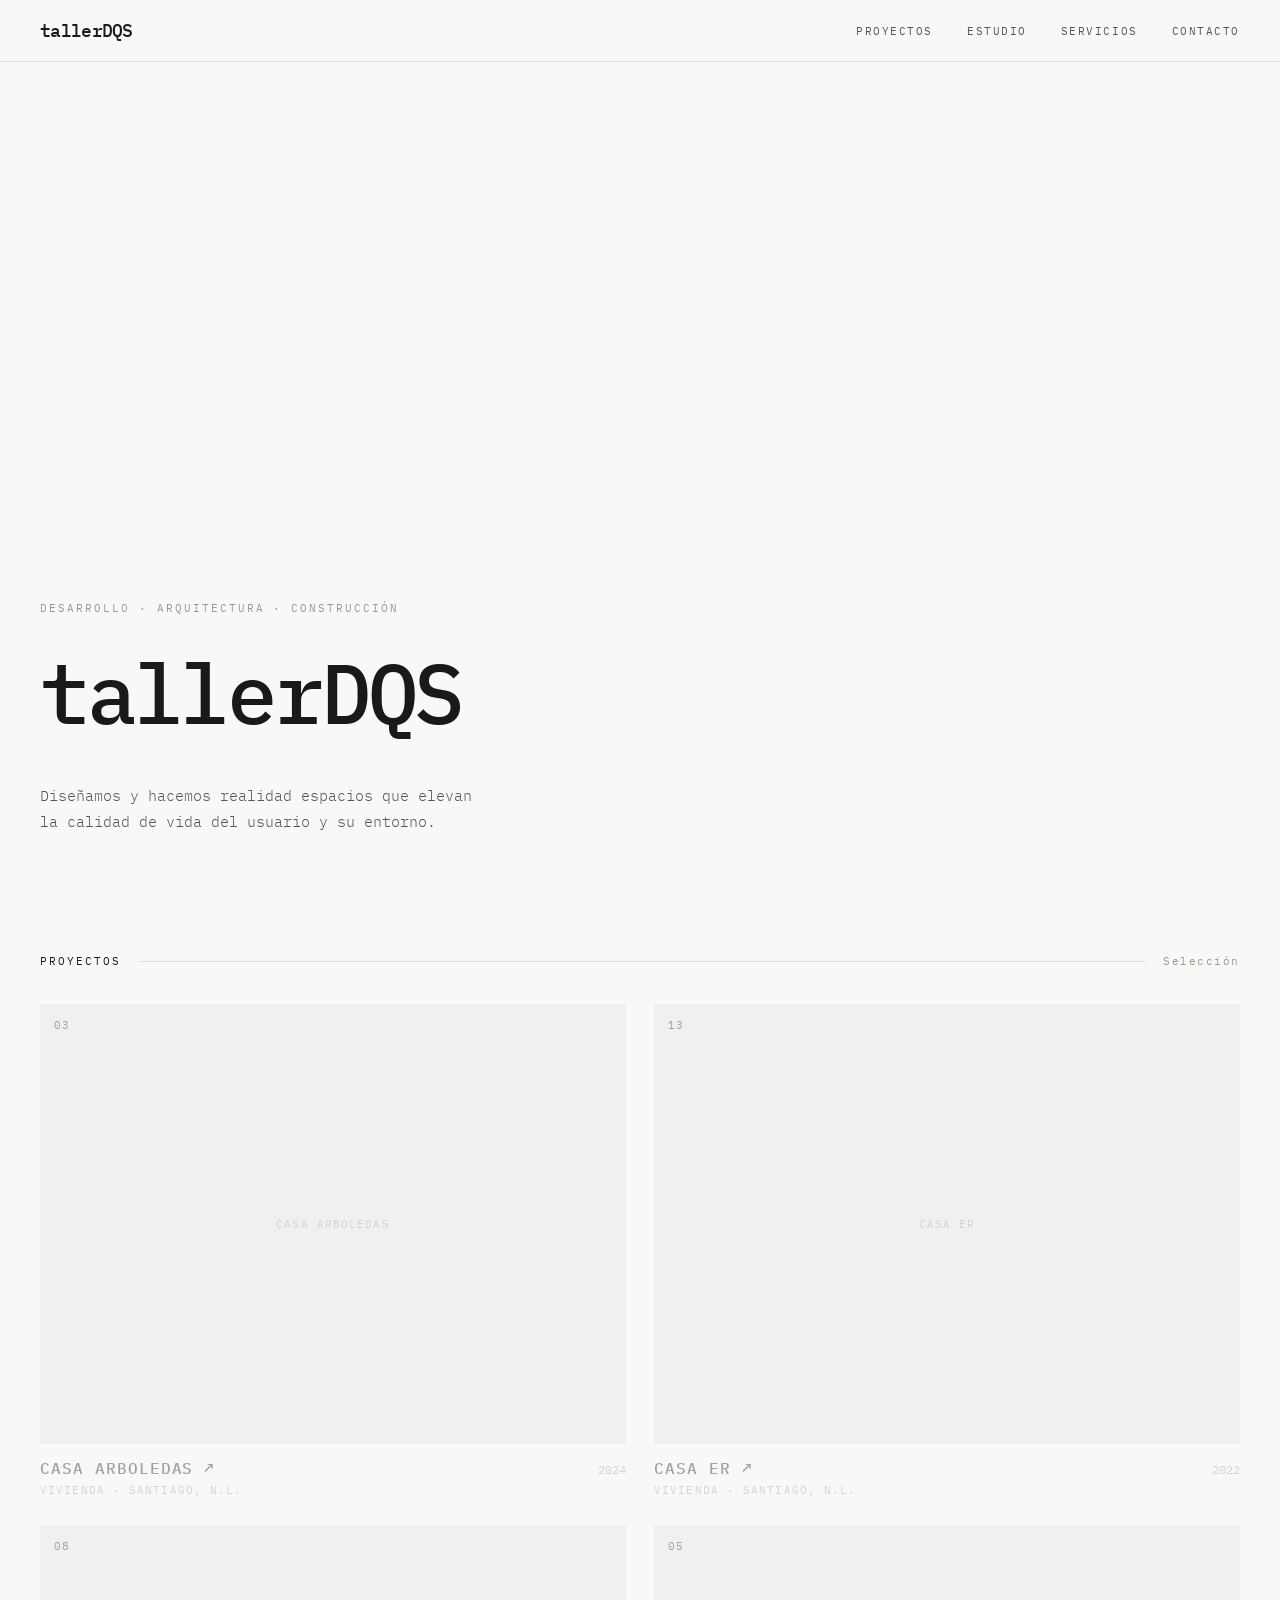
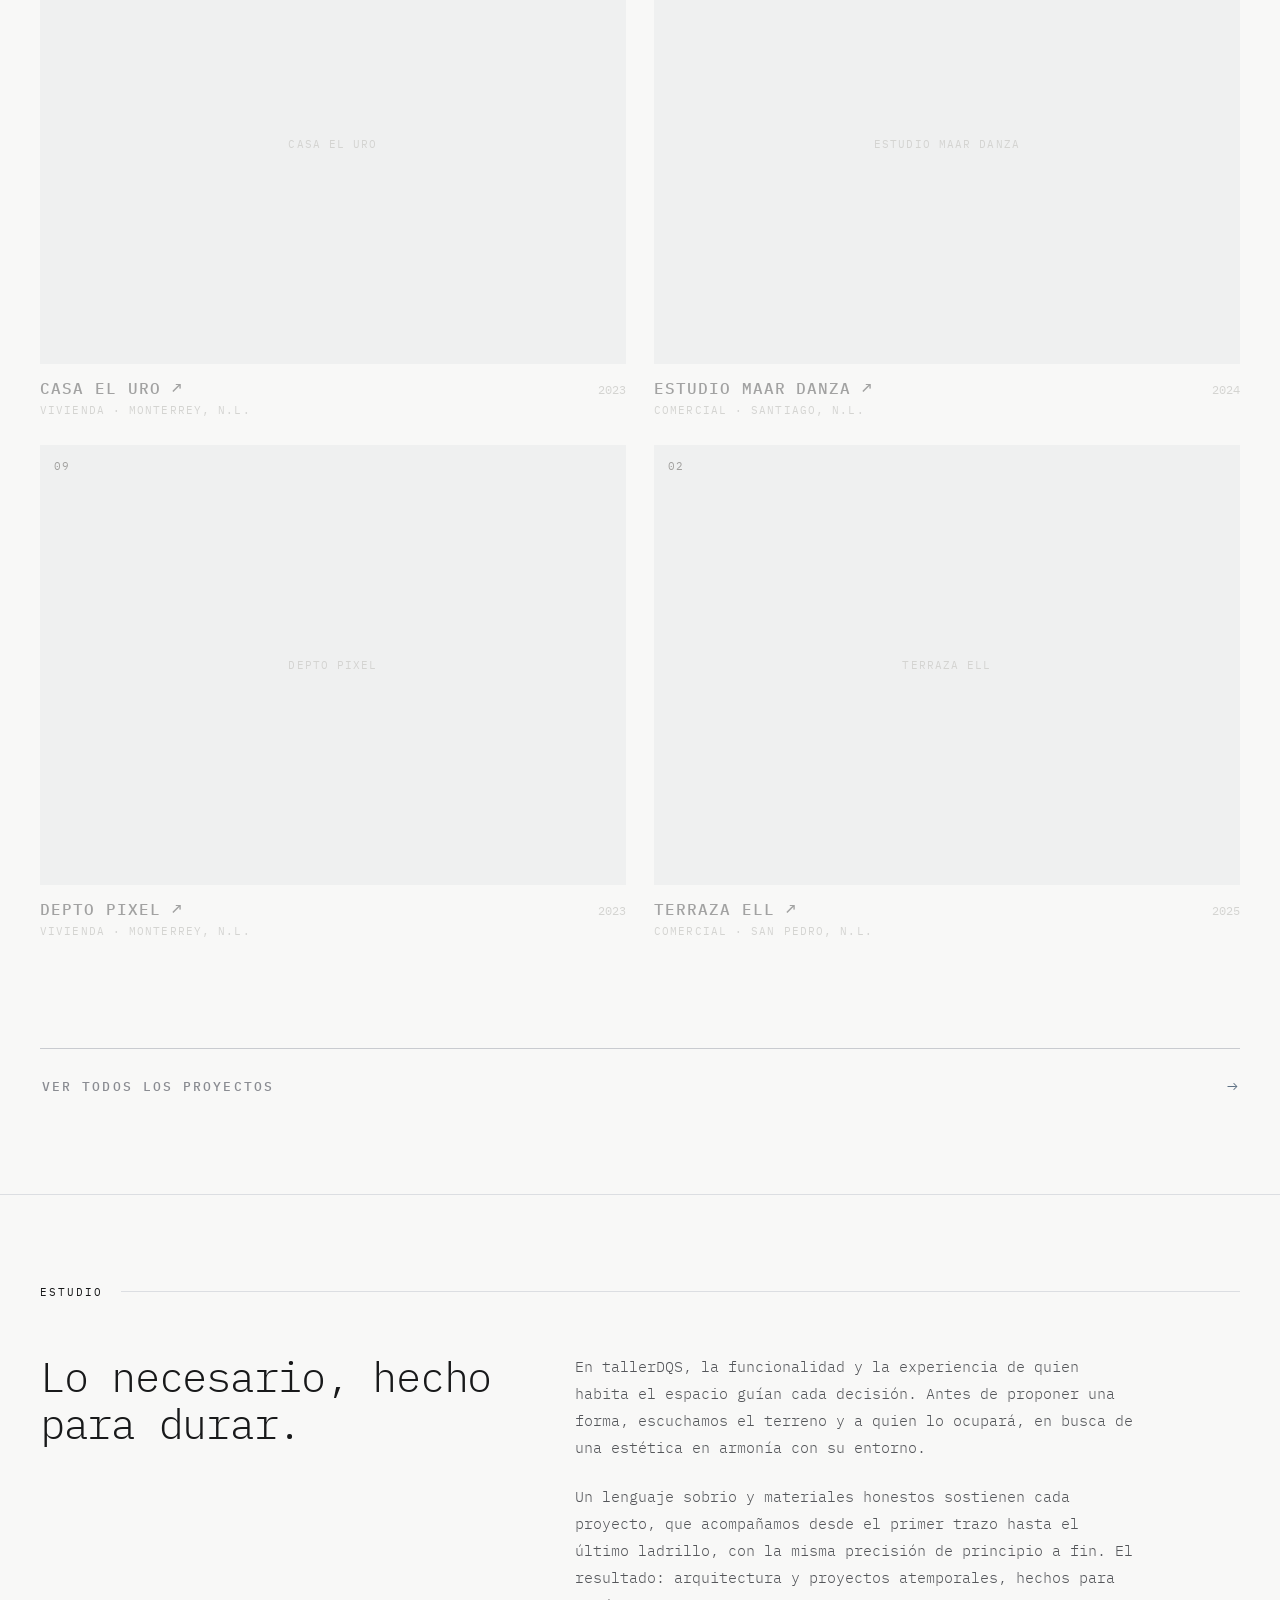
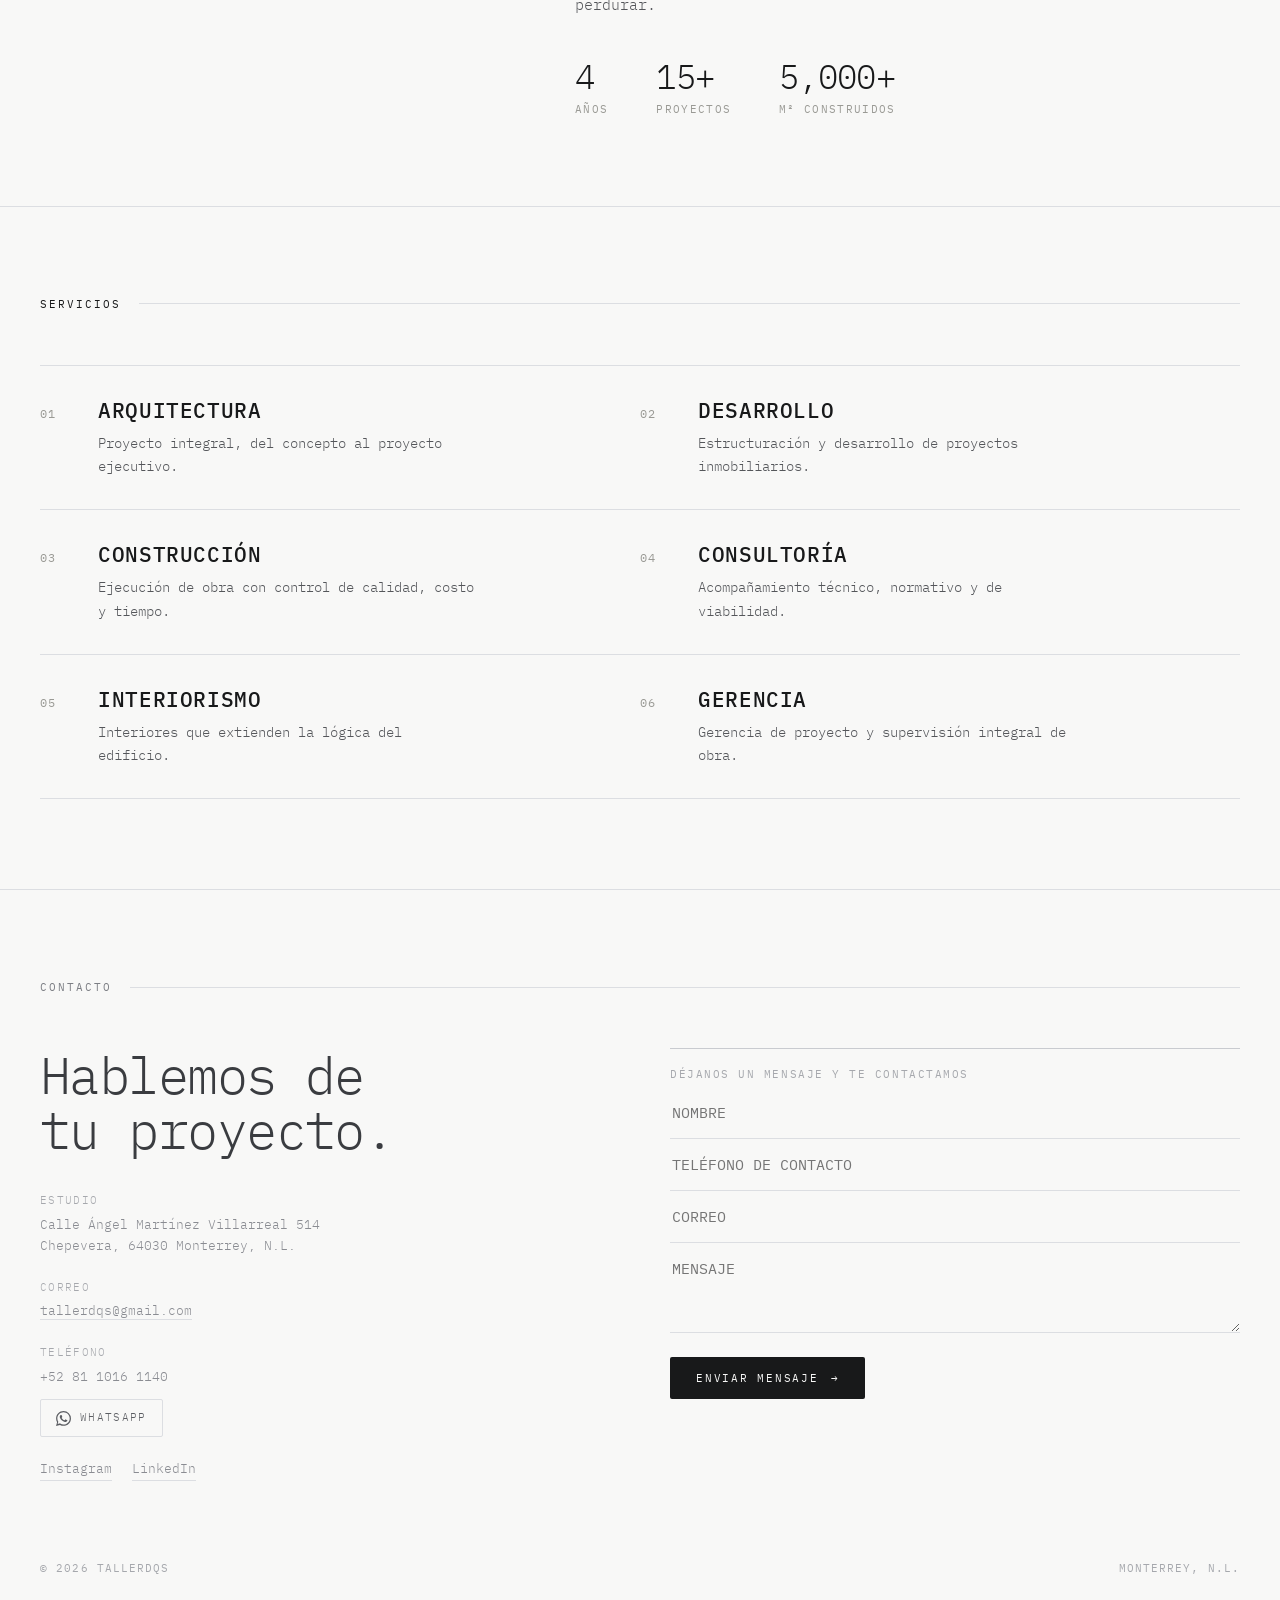
==== index.html @ 95d6c695 "Sitio tallerDQS — versión inicial - Tres páginas: home, proyectos (con filtros), detalle de proyecto" ====
<!DOCTYPE html>
<html lang="es">
<head>
<meta charset="utf-8">
<meta name="viewport" content="width=device-width, initial-scale=1">
<title>tallerDQS — Despacho de arquitectura y construcción</title>
<link rel="preconnect" href="https://fonts.googleapis.com">
<link rel="preconnect" href="https://fonts.gstatic.com" crossorigin>
<link href="https://fonts.googleapis.com/css2?family=IBM+Plex+Mono:wght@300;400;500;600&display=swap" rel="stylesheet">
<link rel="stylesheet" href="css/style.css">
</head>
<body data-page="home">

<nav class="nav">
  <a class="nav__logo" href="index.html">
    <img src="assets/logo-dqs.png" alt="tallerDQS" onerror="this.replaceWith(document.querySelector('#logo-svg').content.cloneNode(true))">
    <template id="logo-svg"><svg viewBox="0 0 280 60" height="21" fill="#18191A" xmlns="http://www.w3.org/2000/svg"><text y="48" font-family="'IBM Plex Mono',monospace" font-size="52" font-weight="500" letter-spacing="-2">tallerDQS</text></svg></template>
  </a>
  <div class="nav__links">
    <a class="nav__link" href="proyectos.html">Proyectos</a>
    <a class="nav__link" href="index.html#estudio" data-scroll-to="estudio">Estudio</a>
    <a class="nav__link" href="index.html#servicios" data-scroll-to="servicios">Servicios</a>
    <a class="nav__link" href="index.html#contacto" data-scroll-to="contacto">Contacto</a>
  </div>
</nav>

<main>

  <header class="hero">
    <div class="hero__kicker">Desarrollo · Arquitectura · Construcción</div>
    <h1 class="hero__logo">
      <img src="assets/logo-dqs.png" alt="tallerDQS" onerror="this.outerHTML='<svg viewBox=\'0 0 560 120\' fill=\'#18191A\' xmlns=\'http://www.w3.org/2000/svg\'><text y=\'96\' font-family=\'IBM Plex Mono,monospace\' font-size=\'104\' font-weight=\'500\' letter-spacing=\'-4\'>tallerDQS</text></svg>'">
    </h1>
    <div class="hero__row">
      <p class="hero__tagline">Diseñamos y hacemos realidad espacios que elevan la calidad de vida del usuario y su entorno.</p>
    </div>
  </header>

  <div class="section-label">
    <span class="section-label__text">Proyectos</span>
    <span class="section-label__rule"></span>
    <span class="section-label__hint">Selección</span>
  </div>

  <section class="home-grid" id="home-grid"></section>

  <div class="view-all-wrap">
    <a class="view-all" href="proyectos.html">
      <span class="view-all__label">Ver todos los proyectos</span>
      <span class="view-all__arrow">→</span>
    </a>
  </div>

  <section id="estudio" data-reveal>
    <div class="section-head">
      <span class="section-head__text">Estudio</span>
      <span class="section-head__rule"></span>
    </div>
    <div class="estudio__grid">
      <div><h2 class="estudio__headline">Lo necesario, hecho para durar.</h2></div>
      <div class="estudio__copy">
        <p>En tallerDQS, la funcionalidad y la experiencia de quien habita el espacio guían cada decisión. Antes de proponer una forma, escuchamos el terreno y a quien lo ocupará, en busca de una estética en armonía con su entorno.</p>
        <p>Un lenguaje sobrio y materiales honestos sostienen cada proyecto, que acompañamos desde el primer trazo hasta el último ladrillo, con la misma precisión de principio a fin. El resultado: arquitectura y proyectos atemporales, hechos para perdurar.</p>
        <div class="estudio__stats">
          <div><div class="estudio__stat-num">4</div><div class="estudio__stat-label">Años</div></div>
          <div><div class="estudio__stat-num">15+</div><div class="estudio__stat-label">Proyectos</div></div>
          <div><div class="estudio__stat-num">5,000+</div><div class="estudio__stat-label">m² construidos</div></div>
        </div>
      </div>
    </div>
  </section>

  <section id="servicios" data-reveal>
    <div class="section-head">
      <span class="section-head__text">Servicios</span>
      <span class="section-head__rule"></span>
    </div>
    <div class="servicios__grid" id="servicios-grid"></div>
  </section>

  <section id="contacto" data-reveal class="contacto">
    <div class="section-head">
      <span class="section-head__text" style="color:#7C7E84;">Contacto</span>
      <span class="section-head__rule"></span>
    </div>
    <div class="contacto__grid">
      <div class="contacto__col">
        <a class="contacto__cta" href="mailto:tallerdqs@gmail.com">Hablemos de<br>tu proyecto.</a>
        <div class="contacto__data">
          <div>
            <div class="contacto__data-label">Estudio</div>
            Calle Ángel Martínez Villarreal 514<br>Chepevera, 64030 Monterrey, N.L.
          </div>
          <div>
            <div class="contacto__data-label">Correo</div>
            <a href="mailto:tallerdqs@gmail.com">tallerdqs@gmail.com</a>
          </div>
          <div>
            <div class="contacto__data-label">Teléfono</div>
            <div>+52 81 1016 1140</div>
            <a class="whatsapp-btn" href="https://wa.me/528110161140?text=Hola%20tallerDQS%2C%20me%20gustar%C3%ADa%20m%C3%A1s%20informaci%C3%B3n." target="_blank" rel="noopener">
              <svg width="15" height="15" viewBox="0 0 24 24" fill="currentColor"><path d="M.057 24l1.687-6.163a11.867 11.867 0 01-1.587-5.946C.16 5.335 5.495 0 12.05 0a11.817 11.817 0 018.413 3.488 11.824 11.824 0 013.484 8.414c-.003 6.557-5.338 11.892-11.893 11.892a11.9 11.9 0 01-5.688-1.448L.057 24zm6.597-3.807c1.676.995 3.276 1.591 5.392 1.592 5.448 0 9.886-4.434 9.889-9.885.002-5.462-4.415-9.89-9.881-9.892-5.452 0-9.887 4.434-9.889 9.884a9.86 9.86 0 001.51 5.26l-.999 3.648 3.978-1.045zm11.387-5.464c-.074-.124-.272-.198-.57-.347-.297-.149-1.758-.868-2.031-.967-.272-.099-.47-.149-.669.149-.198.297-.768.967-.941 1.165-.173.198-.347.223-.644.074-.297-.149-1.255-.462-2.39-1.475-.883-.788-1.48-1.761-1.653-2.059-.173-.297-.018-.458.13-.606.134-.133.297-.347.446-.521.151-.172.2-.296.3-.495.099-.198.05-.372-.025-.521-.075-.148-.669-1.611-.916-2.206-.242-.579-.487-.501-.669-.51l-.57-.01c-.198 0-.52.074-.792.372s-1.04 1.016-1.04 2.479 1.065 2.876 1.213 3.074c.149.198 2.095 3.2 5.076 4.487.709.306 1.263.489 1.694.626.712.226 1.36.194 1.872.118.571-.085 1.758-.719 2.006-1.413.248-.695.248-1.29.173-1.414z"/></svg>
              WhatsApp
            </a>
          </div>
          <div class="contacto__social">
            <a href="https://www.instagram.com/taller.dqs/" target="_blank" rel="noopener">Instagram</a>
            <a href="https://www.linkedin.com/company/tallerdqs" target="_blank" rel="noopener">LinkedIn</a>
          </div>
        </div>
      </div>
      <form class="contact-form" id="contact-form">
        <div class="contact-form__label">Déjanos un mensaje y te contactamos</div>
        <input type="text" name="name" placeholder="NOMBRE">
        <input type="tel" name="phone" placeholder="TELÉFONO DE CONTACTO">
        <input type="email" name="email" placeholder="CORREO">
        <textarea name="message" placeholder="MENSAJE" rows="3"></textarea>
        <button type="submit" class="contact-form__submit">Enviar mensaje <span>→</span></button>
        <div class="contact-form__note" id="contact-form-note"></div>
      </form>
    </div>
    <div class="footer-row">
      <span>© 2026 tallerDQS</span>
      <span>Monterrey, N.L.</span>
    </div>
  </section>

</main>

<script src="js/data.js"></script>
<script src="js/main.js"></script>
<script src="js/home.js"></script>
<script>
  document.addEventListener('DOMContentLoaded', () => {
    document.getElementById('servicios-grid').innerHTML = SERVICES.map(svc =>
      `<div class="servicio"><span class="servicio__num">${svc.num}</span><div><h3 class="servicio__name">${svc.name}</h3><p class="servicio__desc">${svc.desc}</p></div></div>`
    ).join('');
  });
</script>
</body>
</html>
---- css/style.css ----
/* tallerDQS — shared styles */

*, *::before, *::after { box-sizing: border-box; }
html, body { margin: 0; padding: 0; }
html { scroll-behavior: smooth; }

body {
  background: #F8F8F7;
  color: #18191A;
  font-family: 'IBM Plex Mono', ui-monospace, monospace;
  -webkit-font-smoothing: antialiased;
  text-rendering: optimizeLegibility;
}

::selection { background: #5E7184; color: #F8F8F7; }

img { display: block; max-width: 100%; }
button { font-family: inherit; cursor: pointer; border: none; background: none; color: inherit; padding: 0; }
a { color: inherit; text-decoration: none; }

/* ── NAV ── */
.nav {
  position: fixed; top: 0; left: 0; right: 0; z-index: 100;
  height: 62px; display: flex; align-items: center; justify-content: space-between;
  padding: 0 40px;
  background: rgba(248, 248, 247, 0.82);
  backdrop-filter: blur(10px);
  border-bottom: 1px solid #DCDEE2;
}
.nav__logo { display: flex; align-items: center; }
.nav__logo img { height: 21px; width: auto; }
.nav__logo svg { height: 21px; width: auto; }
.nav__links { display: flex; align-items: center; gap: 34px; }
.nav__link { font-size: 11px; letter-spacing: 0.14em; text-transform: uppercase; color: #54565A; transition: color .2s; }
.nav__link:hover { color: #18191A; }

main { padding-top: 62px; }

/* ── IMAGE SLOT ── */
.img-slot { position: relative; width: 100%; height: 100%; background: #E2E4E7; overflow: hidden; }
.img-slot img { position: absolute; inset: 0; width: 100%; height: 100%; object-fit: cover; display: block; }
.img-slot__label {
  position: absolute; inset: 0;
  display: flex; align-items: center; justify-content: center;
  text-align: center; padding: 12px;
  font-size: 11px; letter-spacing: 0.1em; text-transform: uppercase; color: #9A9A95;
}
.img-slot--mono img { filter: grayscale(1) contrast(1.04); transition: filter .7s ease, transform 1s ease; }
.img-card:hover .img-slot--mono img { filter: grayscale(0) contrast(1); transform: scale(1.02); }

/* ── HERO ── */
.hero { min-height: 92vh; display: flex; flex-direction: column; justify-content: flex-end; padding: 0 40px 56px; }
.hero__kicker { font-size: 11px; letter-spacing: 0.18em; text-transform: uppercase; color: #9A9A95; margin-bottom: 32px; }
.hero__logo { margin: 0; }
.hero__logo img,
.hero__logo svg { display: block; width: clamp(175px, 37.5vw, 450px); height: auto; }
.hero__row { display: flex; justify-content: space-between; align-items: flex-end; margin-top: 40px; flex-wrap: wrap; gap: 24px; }
.hero__tagline { margin: 0; max-width: 440px; font-size: 15px; line-height: 1.7; color: #54565A; font-weight: 300; }

/* ── SECTION LABEL ── */
.section-label { display: flex; align-items: center; gap: 18px; padding: 64px 40px 36px; }
.section-label__text { font-size: 11px; letter-spacing: 0.18em; text-transform: uppercase; color: #18191A; }
.section-label__rule { flex: 1; height: 1px; background: #DCDEE2; }
.section-label__hint { font-size: 11px; letter-spacing: 0.14em; color: #9A9A95; }

/* ── HOME GRID ── */
.home-grid { display: grid; grid-template-columns: repeat(2, 1fr); gap: 28px; padding: 0 40px 110px; }
.home-card { display: flex; flex-direction: column; opacity: .38; transition: opacity .55s ease; }
.home-card:hover { opacity: 1; }
.home-card__media { position: relative; width: 100%; aspect-ratio: 4 / 3; overflow: hidden; background: #E2E4E7; }
.home-card__num { position: absolute; top: 14px; left: 14px; font-size: 11px; letter-spacing: 0.12em; color: #F8F8F7; mix-blend-mode: difference; }
.home-card__meta { display: flex; justify-content: space-between; align-items: baseline; margin-top: 14px; gap: 16px; }
.home-card__title { font-size: 16px; font-weight: 500; letter-spacing: 0.06em; text-transform: uppercase; color: #18191A; }
.home-card__year { font-size: 12px; color: #9A9A95; white-space: nowrap; }
.home-card__sub { margin-top: 5px; font-size: 11px; letter-spacing: 0.1em; text-transform: uppercase; color: #9A9A95; }

/* ── VER TODOS ── */
.view-all-wrap { padding: 0 40px 96px; }
.view-all {
  display: flex; justify-content: space-between; align-items: center; width: 100%;
  border-top: 1px solid #C9CBD0; padding: 26px 2px 0;
  color: #8A8C92; transition: padding-left .3s, color .3s;
}
.view-all:hover { padding-left: 14px; color: #18191A; }
.view-all__label { font-size: 13px; font-weight: 500; letter-spacing: 0.16em; text-transform: uppercase; }
.view-all__arrow { font-size: 18px; font-weight: 300; color: #5E7184; }

/* ── REVEAL SECTIONS ── */
[data-reveal] {
  border-top: 1px solid #DCDEE2; padding: 90px 40px;
  transition: opacity 1s ease, transform 1s ease;
  scroll-margin-top: 70px;
  opacity: .2; transform: translateY(30px);
}
[data-reveal].is-revealed { opacity: 1; transform: none; }

.section-head { display: flex; align-items: center; gap: 18px; margin-bottom: 54px; }
.section-head__text { font-size: 11px; letter-spacing: 0.18em; text-transform: uppercase; }
.section-head__rule { flex: 1; height: 1px; background: #DCDEE2; }

/* ── ESTUDIO ── */
.estudio__grid { display: grid; grid-template-columns: 1fr 1.4fr; gap: 60px; align-items: start; }
.estudio__headline { margin: 0; font-weight: 300; font-size: clamp(26px, 3.4vw, 42px); line-height: 1.12; letter-spacing: -0.03em; }
.estudio__copy { display: flex; flex-direction: column; gap: 22px; max-width: 560px; }
.estudio__copy p { margin: 0; font-size: 15px; line-height: 1.8; color: #54565A; font-weight: 300; }
.estudio__stats { display: flex; gap: 48px; margin-top: 14px; }
.estudio__stat-num { font-size: 34px; font-weight: 300; letter-spacing: -0.02em; }
.estudio__stat-label { font-size: 11px; letter-spacing: 0.12em; text-transform: uppercase; color: #9A9A95; margin-top: 4px; }

/* ── SERVICIOS ── */
.servicios__grid { display: grid; grid-template-columns: repeat(2, 1fr); gap: 0; border-top: 1px solid #DCDEE2; }
.servicio { display: flex; gap: 24px; padding: 30px 0; border-bottom: 1px solid #DCDEE2; align-items: baseline; }
.servicio__num { font-size: 12px; color: #9A9A95; letter-spacing: 0.1em; min-width: 34px; }
.servicio__name { margin: 0 0 8px; font-size: 21px; font-weight: 500; letter-spacing: 0.03em; text-transform: uppercase; }
.servicio__desc { margin: 0; font-size: 14px; line-height: 1.7; color: #54565A; font-weight: 300; max-width: 380px; }

/* ── CONTACTO ── */
.contacto { padding-bottom: 64px !important; }
.contacto__grid { display: grid; grid-template-columns: 1fr 1fr; gap: 60px; align-items: start; }
.contacto__col { display: flex; flex-direction: column; gap: 34px; }
.contacto__cta { font-weight: 300; font-size: clamp(26px, 4.4vw, 52px); line-height: 1.05; letter-spacing: -0.03em; color: #3A3C40; border-bottom: 1px solid transparent; transition: border-color .3s, color .3s; display: inline-block; }
.contacto__cta:hover { border-bottom: 1px solid #5E7184; color: #18191A; }
.contacto__data { display: flex; flex-direction: column; gap: 22px; font-size: 13px; line-height: 1.6; color: #8A8C92; font-weight: 300; }
.contacto__data-label { font-size: 11px; letter-spacing: 0.12em; text-transform: uppercase; color: #A6A8AD; margin-bottom: 5px; }
.contacto__data a { border-bottom: 1px solid #DCDEE2; transition: border-color .2s; }
.contacto__data a:hover { border-bottom: 1px solid #5E7184; }
.whatsapp-btn { display: inline-flex; align-items: center; gap: 9px; margin-top: 12px; padding: 9px 15px; border: 1px solid #DCDEE2; border-radius: 2px; font-size: 11px; letter-spacing: 0.12em; text-transform: uppercase; color: #5C5E63; transition: all .25s; }
.whatsapp-btn:hover { border-color: #5E7184; color: #3A3C40; background: #F1F2F0; }
.contacto__social { display: flex; gap: 20px; }

.contact-form { display: flex; flex-direction: column; gap: 0; border-top: 1px solid #C9CBD0; }
.contact-form__label { font-size: 11px; letter-spacing: 0.14em; text-transform: uppercase; color: #A6A8AD; padding: 18px 0 6px; }
.contact-form input,
.contact-form textarea { font-family: inherit; font-size: 15px; color: #3A3C40; background: transparent; border: none; border-bottom: 1px solid #DCDEE2; padding: 16px 2px; outline: none; width: 100%; }
.contact-form textarea { resize: vertical; }
.contact-form input:focus,
.contact-form textarea:focus { border-bottom: 1px solid #5E7184; }
.contact-form__submit { margin-top: 24px; align-self: flex-start; display: inline-flex; align-items: center; gap: 12px; padding: 14px 26px; background: #18191A; color: #F8F8F7; font-size: 11px; letter-spacing: 0.16em; text-transform: uppercase; border-radius: 2px; transition: background .25s; }
.contact-form__submit:hover { background: #5E7184; }
.contact-form__note { font-size: 11px; letter-spacing: 0.06em; color: #A6A8AD; padding-top: 14px; min-height: 16px; }

.footer-row { display: flex; justify-content: space-between; align-items: baseline; margin-top: 80px; font-size: 11px; letter-spacing: 0.1em; text-transform: uppercase; color: #A6A8AD; }

/* ── DETALLE ── */
.detail-back { padding: 34px 40px 0; }
.detail-back a { font-size: 11px; letter-spacing: 0.14em; text-transform: uppercase; color: #54565A; transition: color .2s; }
.detail-back a:hover { color: #18191A; }

.detail-header { padding: 40px 40px 48px; display: flex; justify-content: space-between; align-items: flex-end; flex-wrap: wrap; gap: 24px; }
.detail-header__kicker { font-size: 11px; letter-spacing: 0.16em; text-transform: uppercase; color: #9A9A95; margin-bottom: 16px; }
.detail-header__title { margin: 0; font-weight: 300; font-size: clamp(36px, 6.5vw, 88px); line-height: 0.95; letter-spacing: -0.03em; text-transform: uppercase; }
.detail-header__meta { font-size: 13px; color: #54565A; text-align: right; }

.detail-cover { height: 78vh; background: #E2E4E7; margin: 0 40px; overflow: hidden; }

.detail-info { display: grid; grid-template-columns: 1.5fr 1fr; gap: 60px; padding: 70px 40px; align-items: start; }
.detail-info__copy { display: flex; flex-direction: column; gap: 22px; max-width: 620px; }
.detail-info__tagline { margin: 0; font-weight: 300; font-size: clamp(22px, 2.8vw, 34px); line-height: 1.2; letter-spacing: -0.02em; }
.detail-info__copy p { margin: 0; font-size: 15px; line-height: 1.85; color: #54565A; font-weight: 300; }
.detail-facts { border-top: 1px solid #18191A; }
.detail-fact { display: flex; justify-content: space-between; gap: 16px; padding: 15px 0; border-bottom: 1px solid #DCDEE2; }
.detail-fact__k { font-size: 11px; letter-spacing: 0.12em; text-transform: uppercase; color: #9A9A95; }
.detail-fact__v { font-size: 13px; color: #18191A; text-align: right; }

.gallery-section { padding: 0 40px 90px; }
.gallery-grid { display: grid; grid-template-columns: repeat(2, 1fr); gap: 24px; }
.gallery-item { background: #E2E4E7; overflow: hidden; }

.next-project { display: flex; justify-content: space-between; align-items: center; width: 100%; border-top: 1px solid #18191A; padding: 44px 40px 64px; }
.next-project__kicker { font-size: 11px; letter-spacing: 0.16em; text-transform: uppercase; color: #9A9A95; margin-bottom: 12px; }
.next-project__name { font-size: clamp(28px, 5vw, 60px); font-weight: 300; letter-spacing: -0.02em; text-transform: uppercase; }
.next-project__arrow { font-size: clamp(34px, 6vw, 72px); font-weight: 300; color: #5E7184; }

/* ── PROYECTOS INDEX ── */
.proyectos-header { padding: 40px 40px 40px; display: flex; justify-content: space-between; align-items: flex-end; flex-wrap: wrap; gap: 24px; }
.proyectos-header__title { margin: 0; font-weight: 300; font-size: clamp(40px, 7vw, 96px); line-height: 0.9; letter-spacing: -0.04em; text-transform: uppercase; }
.proyectos-header__count { font-size: 11px; letter-spacing: 0.14em; text-transform: uppercase; color: #9A9A95; }

.filters { padding: 0 40px 36px; }
.filters__inner { display: flex; flex-direction: column; gap: 16px; border-bottom: 1px solid #DCDEE2; padding-bottom: 28px; }
.filter-row { display: flex; gap: 18px; align-items: baseline; flex-wrap: wrap; }
.filter-row__label { min-width: 92px; font-size: 11px; letter-spacing: 0.14em; text-transform: uppercase; color: #9A9A95; }
.filter-row__opts { display: flex; gap: 8px; flex-wrap: wrap; }
.chip { padding: 7px 13px; font-size: 11px; letter-spacing: 0.1em; text-transform: uppercase; white-space: nowrap; border: 1px solid #DCDEE2; color: #9A9A95; background: transparent; border-radius: 2px; transition: all .2s; cursor: pointer; }
.chip.is-active { border-color: #18191A; color: #18191A; background: #E2E4E7; }

.proyectos-grid-wrap { padding: 0 40px 120px; }
.proyectos-grid { display: grid; grid-template-columns: repeat(4, 1fr); gap: 26px 22px; }
.proj-card { display: flex; flex-direction: column; }
.proj-card__media { position: relative; width: 100%; aspect-ratio: 4 / 3; overflow: hidden; background: #E2E4E7; }
.proj-card__num { position: absolute; top: 12px; left: 12px; font-size: 11px; letter-spacing: 0.12em; color: #F8F8F7; mix-blend-mode: difference; }
.proj-card__title { margin-top: 12px; font-size: 14px; font-weight: 500; letter-spacing: 0.06em; text-transform: uppercase; color: #18191A; display: inline-block; border-bottom: 1px solid transparent; transition: border-color .3s; }
.proj-card__title:hover { border-bottom: 1px solid #5E7184; }
.proj-card__sub { margin-top: 5px; font-size: 11px; letter-spacing: 0.08em; text-transform: uppercase; color: #9A9A95; }

.no-results { padding: 90px 0; text-align: center; color: #9A9A95; font-size: 13px; letter-spacing: 0.06em; }
.no-results button { text-decoration: underline; color: #5E7184; margin-left: 6px; }

@media (max-width: 900px) {
  .estudio__grid, .contacto__grid, .detail-info { grid-template-columns: 1fr; }
  .home-grid, .servicios__grid { grid-template-columns: 1fr; }
  .proyectos-grid { grid-template-columns: repeat(2, 1fr); }
}
@media (max-width: 560px) {
  .proyectos-grid, .gallery-grid { grid-template-columns: 1fr; }
}
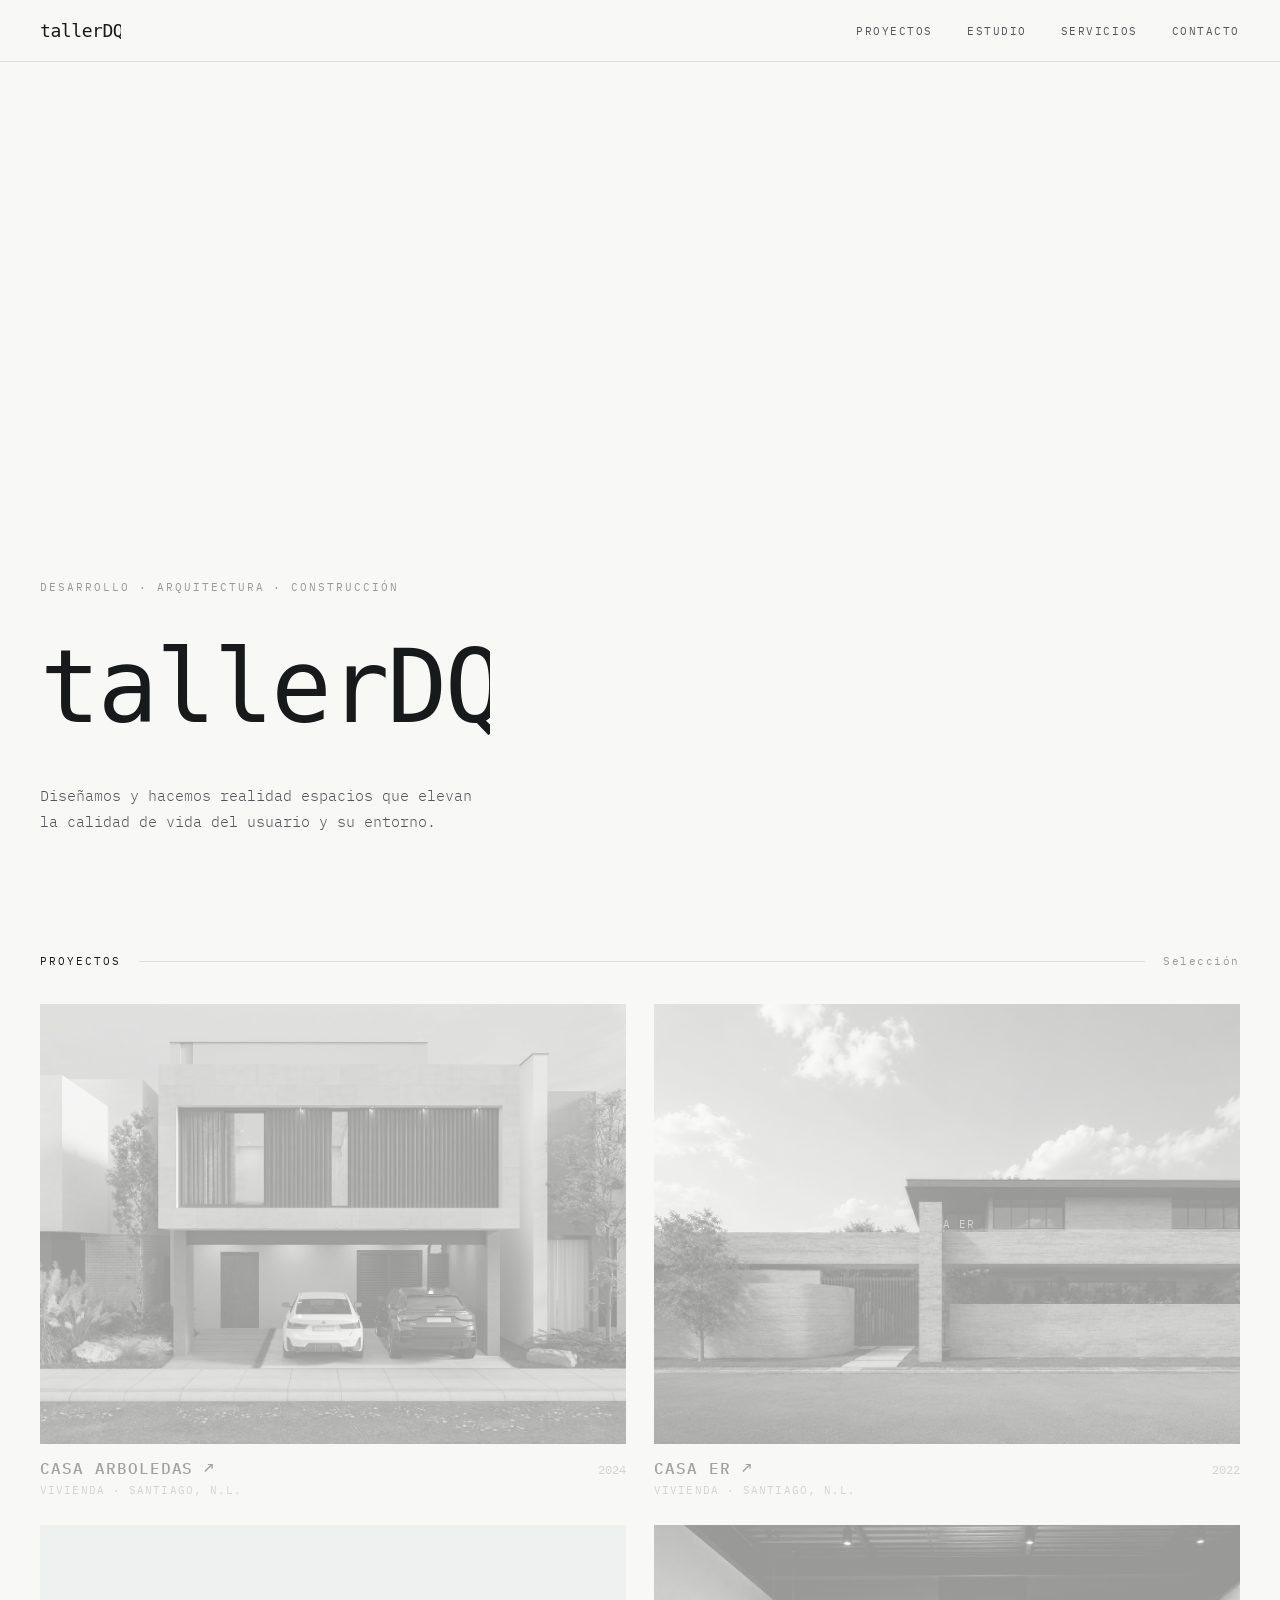
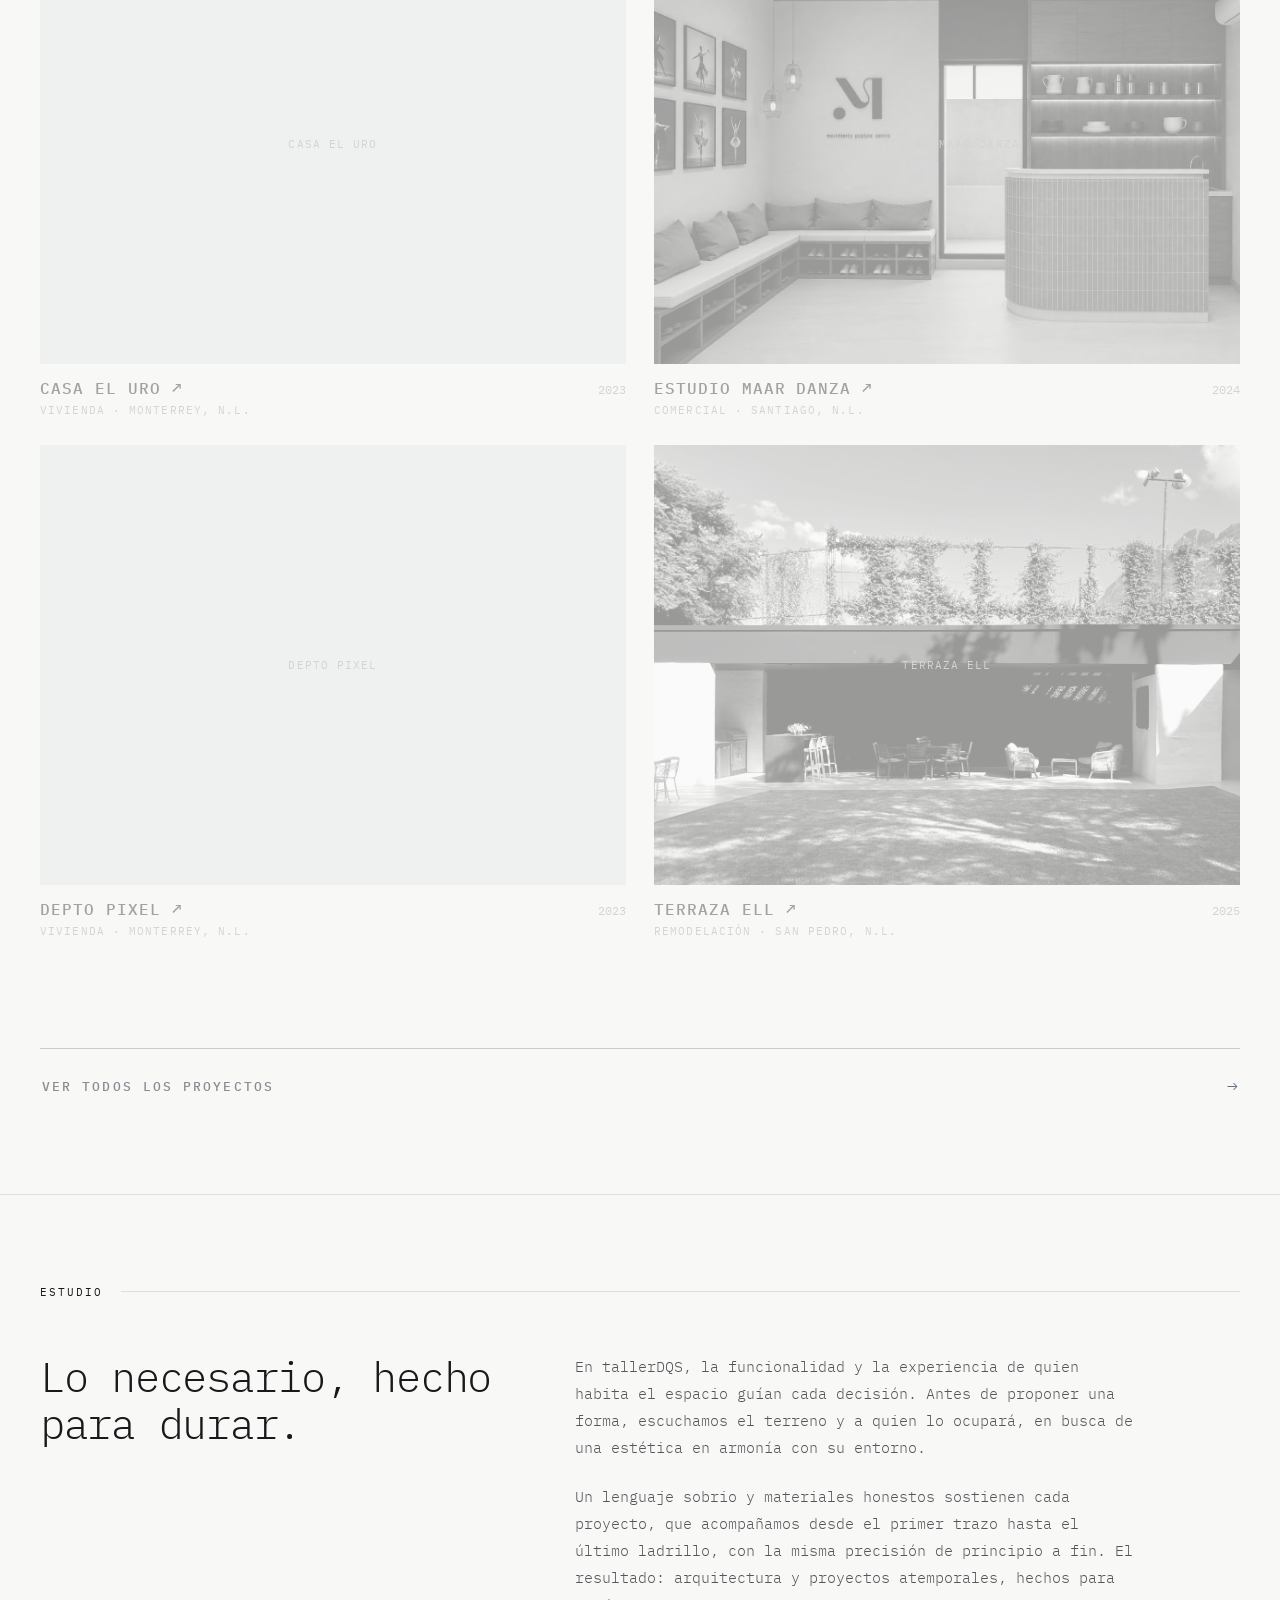
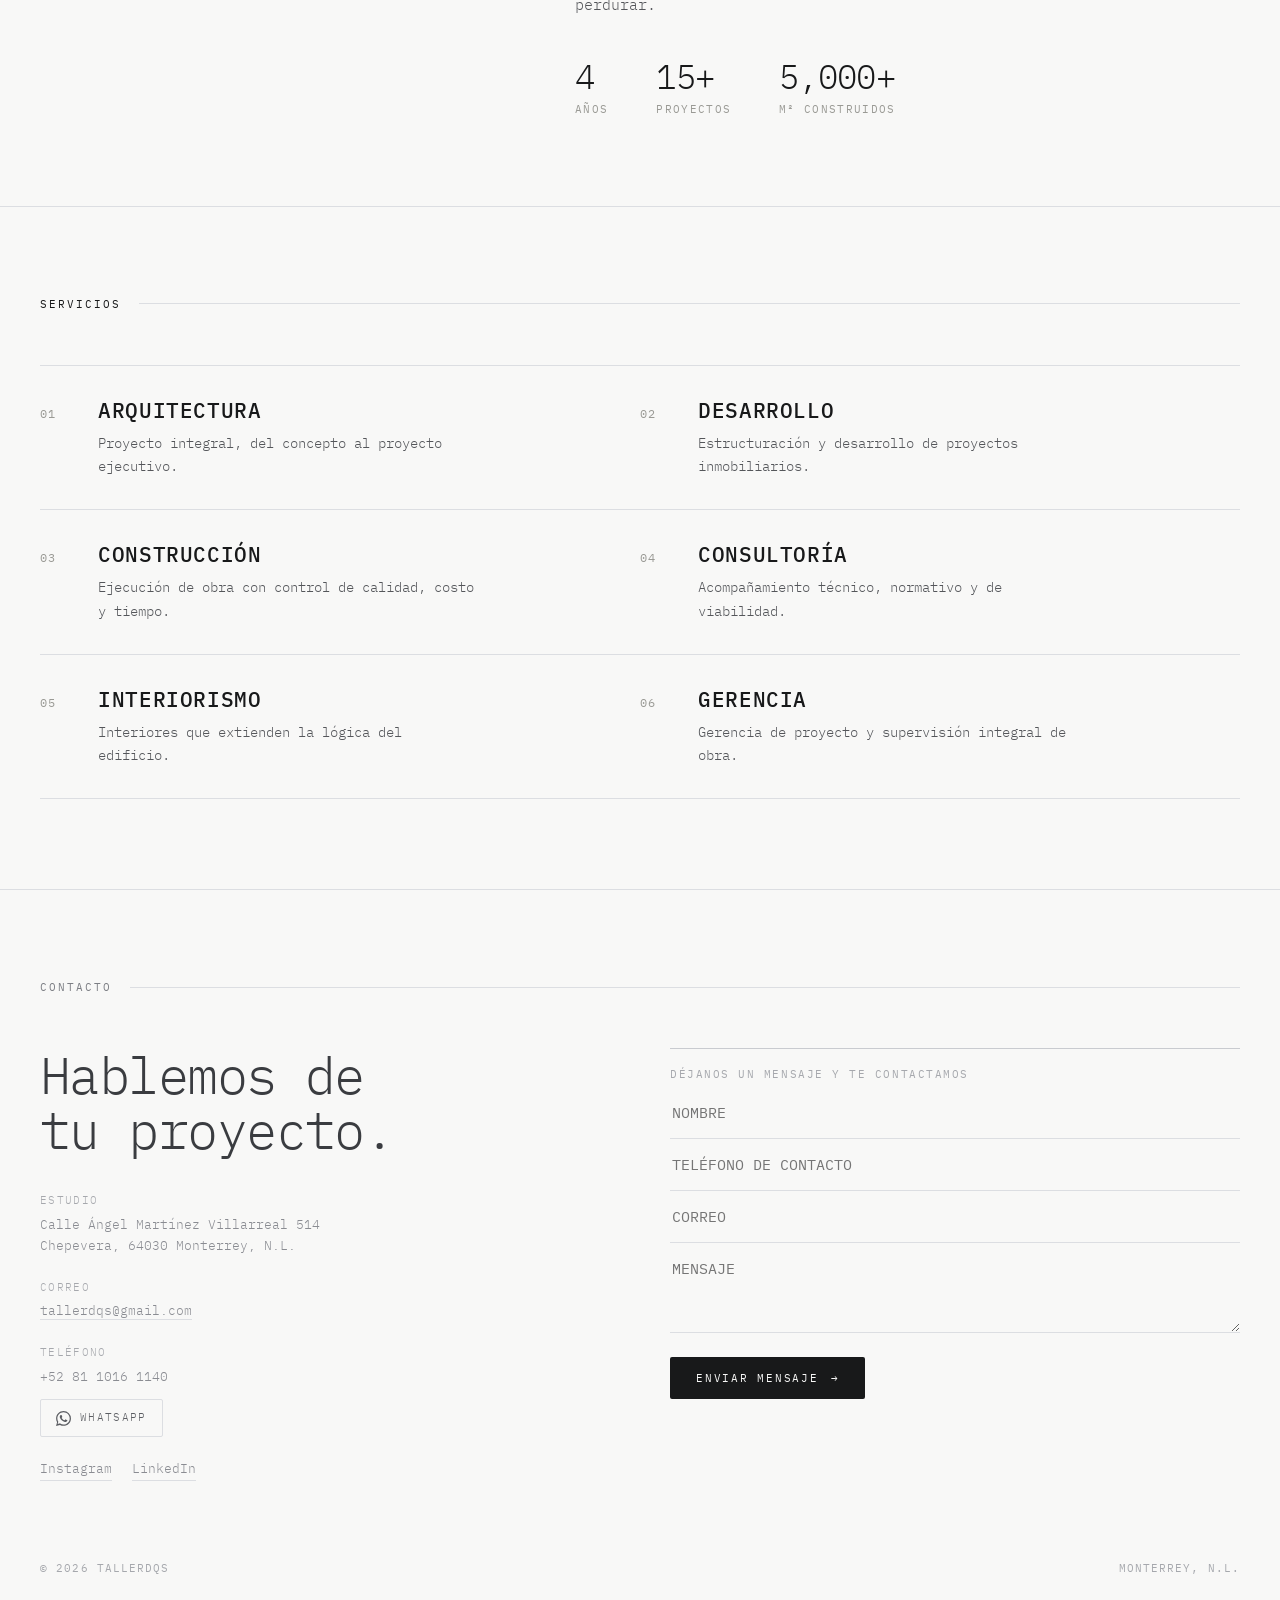
==== commit 7a17f225: "Switch logo from PNG to SVG across all pages Replace logo-dqs.png references with logo-dqs.svg in na" ====
--- a/index.html
+++ b/index.html
@@ -13,7 +13,7 @@
 
 <nav class="nav">
   <a class="nav__logo" href="index.html">
-    <img src="assets/logo-dqs.png" alt="tallerDQS" onerror="this.replaceWith(document.querySelector('#logo-svg').content.cloneNode(true))">
+    <img src="assets/logo-dqs.svg" alt="tallerDQS" onerror="this.replaceWith(document.querySelector('#logo-svg').content.cloneNode(true))">
     <template id="logo-svg"><svg viewBox="0 0 280 60" height="21" fill="#18191A" xmlns="http://www.w3.org/2000/svg"><text y="48" font-family="'IBM Plex Mono',monospace" font-size="52" font-weight="500" letter-spacing="-2">tallerDQS</text></svg></template>
   </a>
   <div class="nav__links">
@@ -29,7 +29,7 @@
   <header class="hero">
     <div class="hero__kicker">Desarrollo · Arquitectura · Construcción</div>
     <h1 class="hero__logo">
-      <img src="assets/logo-dqs.png" alt="tallerDQS" onerror="this.outerHTML='<svg viewBox=\'0 0 560 120\' fill=\'#18191A\' xmlns=\'http://www.w3.org/2000/svg\'><text y=\'96\' font-family=\'IBM Plex Mono,monospace\' font-size=\'104\' font-weight=\'500\' letter-spacing=\'-4\'>tallerDQS</text></svg>'">
+      <img src="assets/logo-dqs.svg" alt="tallerDQS" onerror="this.outerHTML='<svg viewBox=\'0 0 560 120\' fill=\'#18191A\' xmlns=\'http://www.w3.org/2000/svg\'><text y=\'96\' font-family=\'IBM Plex Mono,monospace\' font-size=\'104\' font-weight=\'500\' letter-spacing=\'-4\'>tallerDQS</text></svg>'">
     </h1>
     <div class="hero__row">
       <p class="hero__tagline">Diseñamos y hacemos realidad espacios que elevan la calidad de vida del usuario y su entorno.</p>
--- a/css/style.css
+++ b/css/style.css
@@ -163,8 +163,37 @@
 .detail-fact__v { font-size: 13px; color: #18191A; text-align: right; }
 
 .gallery-section { padding: 0 40px 90px; }
-.gallery-grid { display: grid; grid-template-columns: repeat(2, 1fr); gap: 24px; }
-.gallery-item { background: #E2E4E7; overflow: hidden; }
+.gallery-grid { display: grid; grid-template-columns: repeat(3, 1fr); gap: 16px; }
+.gallery-item { background: #E2E4E7; overflow: hidden; display: flex; flex-direction: column; }
+.gallery-item .img-slot { aspect-ratio: 4 / 3; flex: 1; }
+.gallery-item .img-slot__label { display: none; }
+.gallery-item__label {
+  font-size: 11px; letter-spacing: 0.12em; text-transform: uppercase; color: #9A9A95;
+  padding: 10px 14px; background: #F8F8F7; border-top: 1px solid #DCDEE2;
+}
+
+/* ── PLANOS ── */
+.planes-section {
+  background: #fff;
+  border-top: 1px solid #DCDEE2;
+  border-bottom: 1px solid #DCDEE2;
+  padding: 70px 40px 80px;
+}
+.planes-grid {
+  display: grid;
+  grid-template-columns: repeat(4, 1fr);
+  gap: 20px;
+}
+.plano-item {
+  background: #fff;
+  overflow: hidden;
+}
+.plano-item img {
+  display: block;
+  width: 100%;
+  height: auto;
+  object-fit: contain;
+}
 
 .next-project { display: flex; justify-content: space-between; align-items: center; width: 100%; border-top: 1px solid #18191A; padding: 44px 40px 64px; }
 .next-project__kicker { font-size: 11px; letter-spacing: 0.16em; text-transform: uppercase; color: #9A9A95; margin-bottom: 12px; }
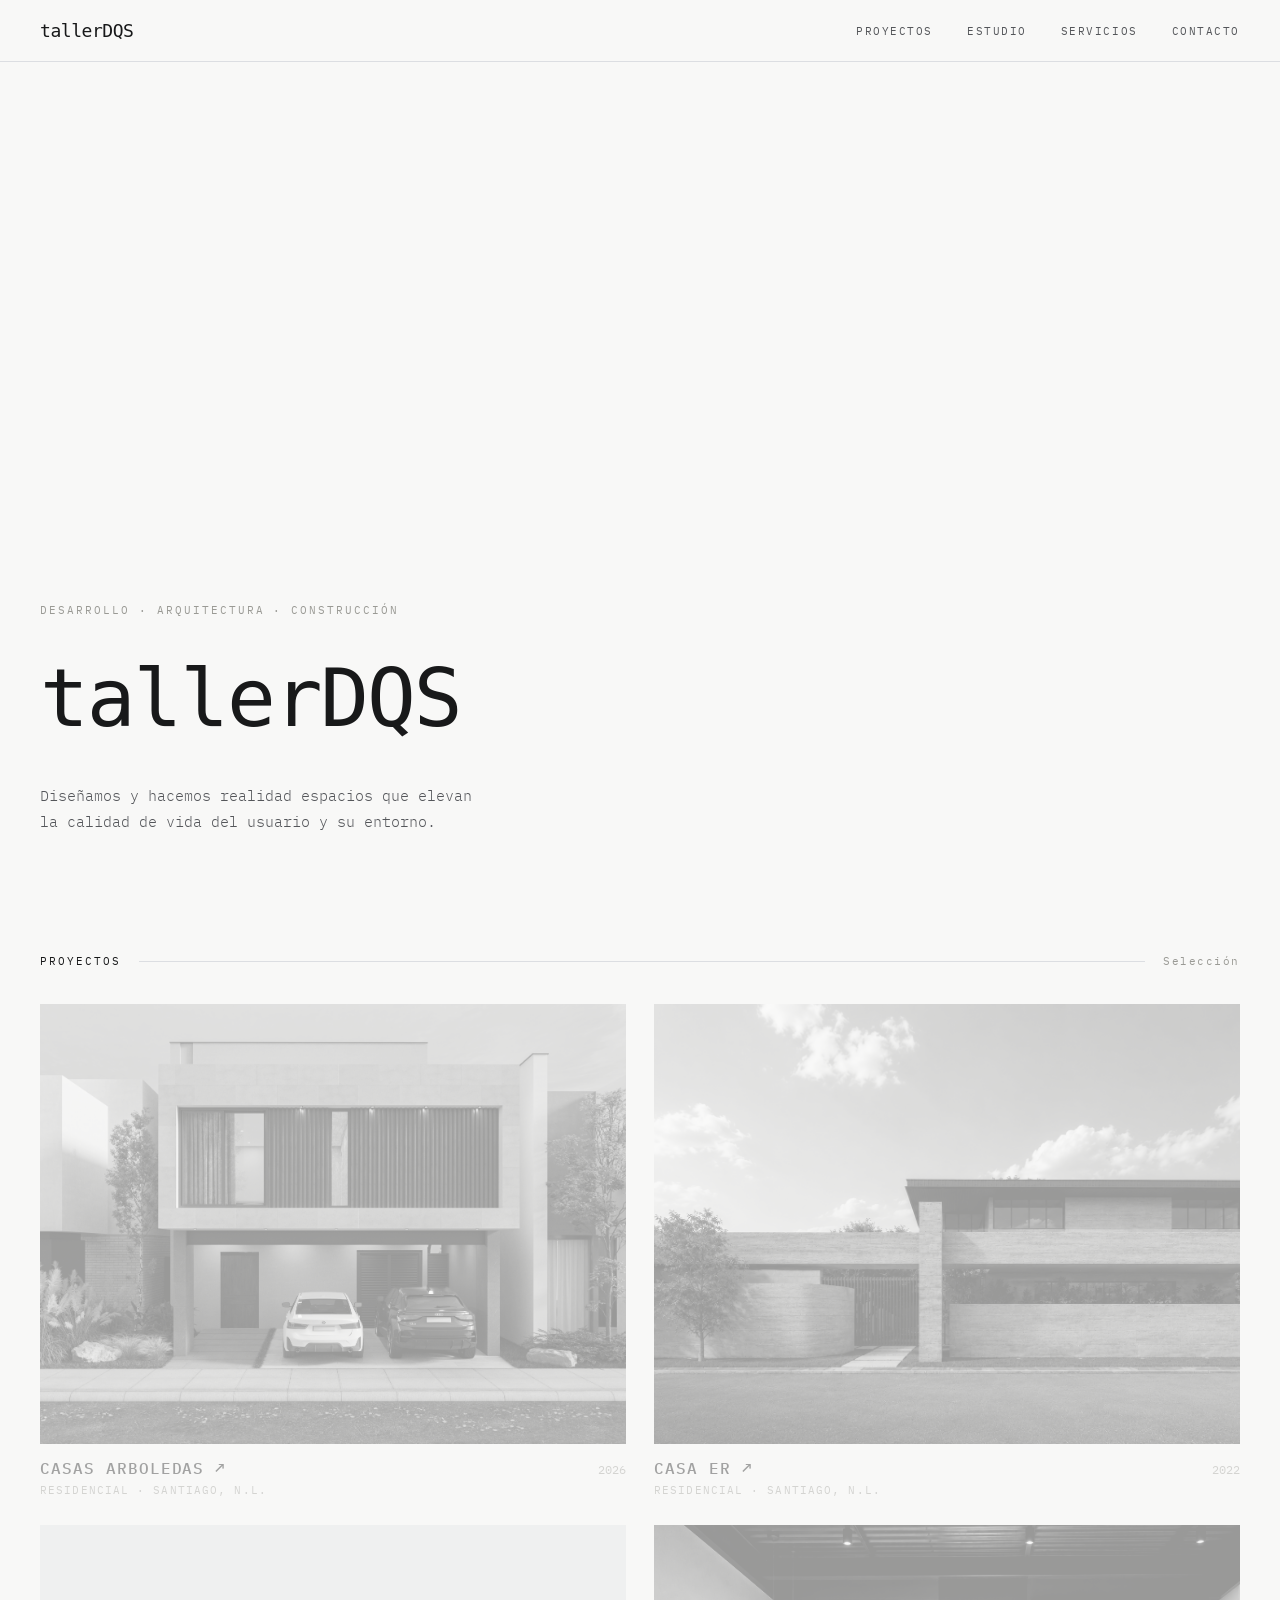
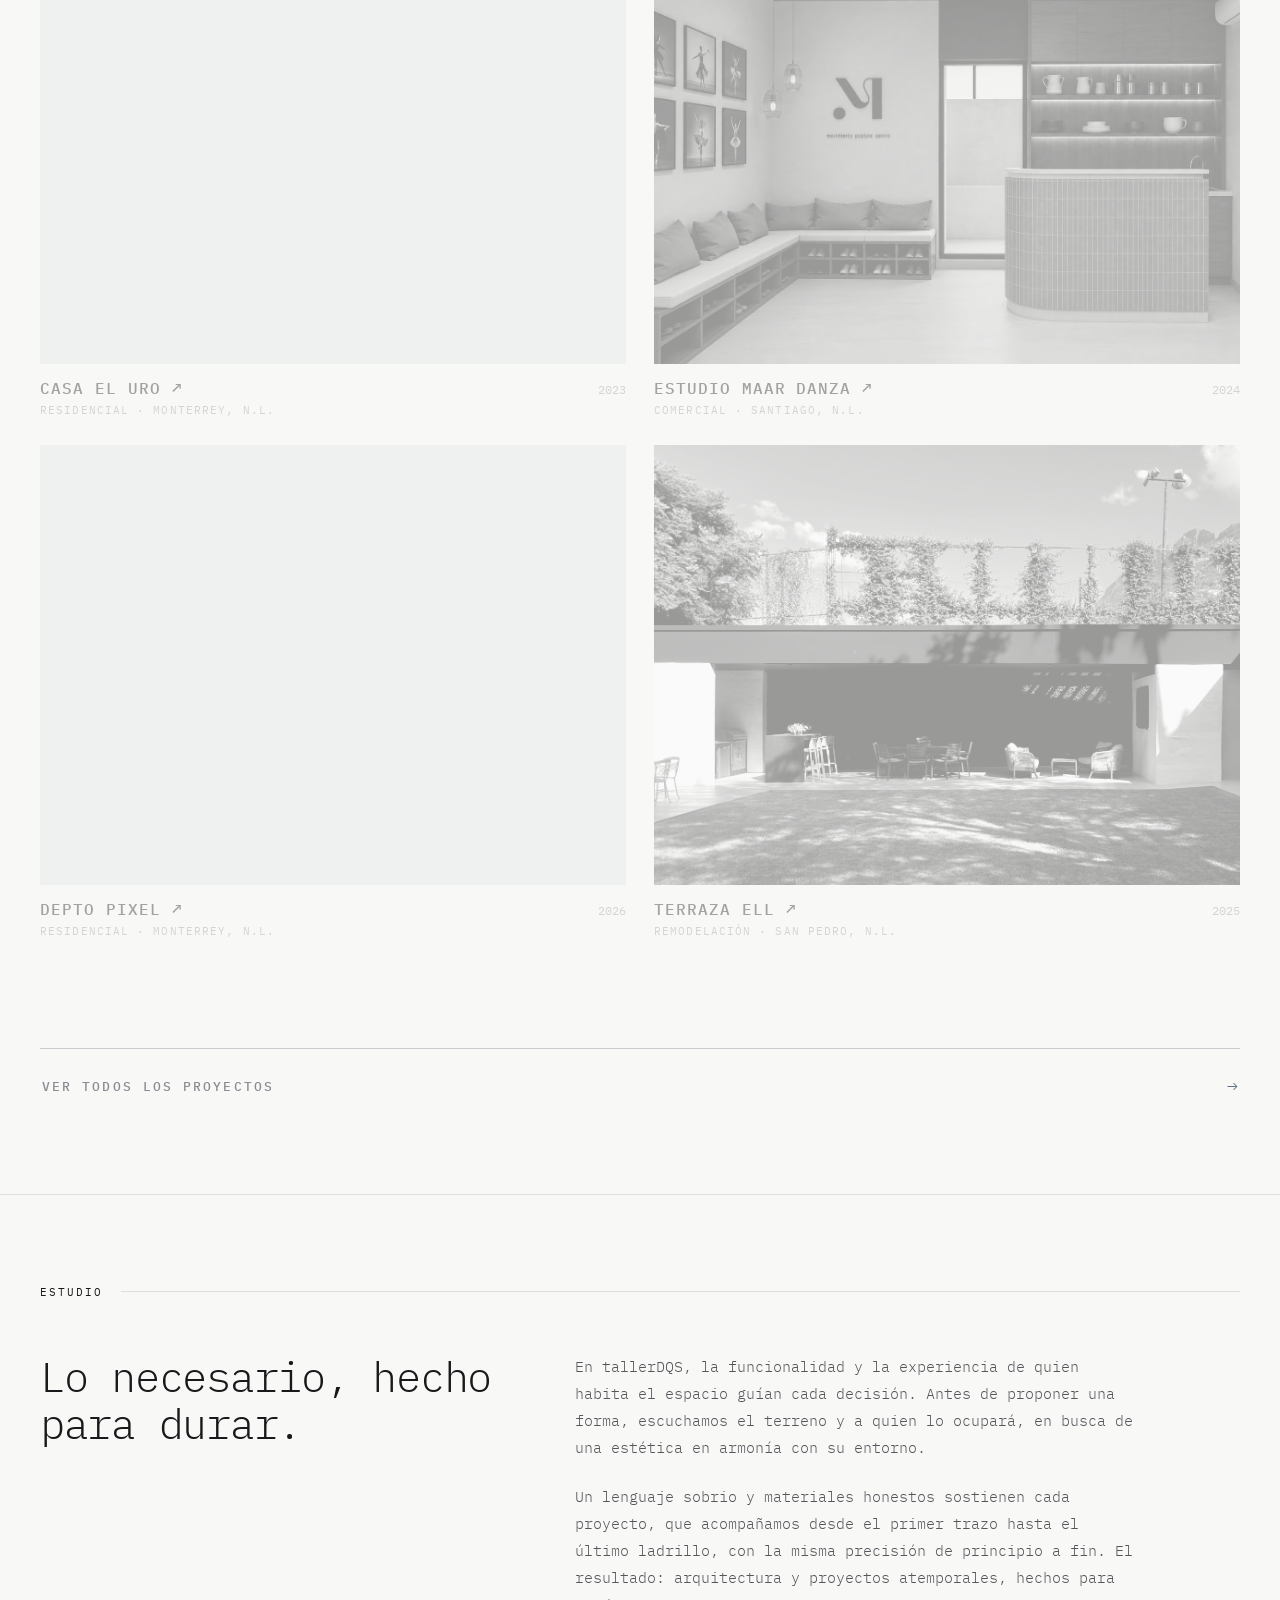
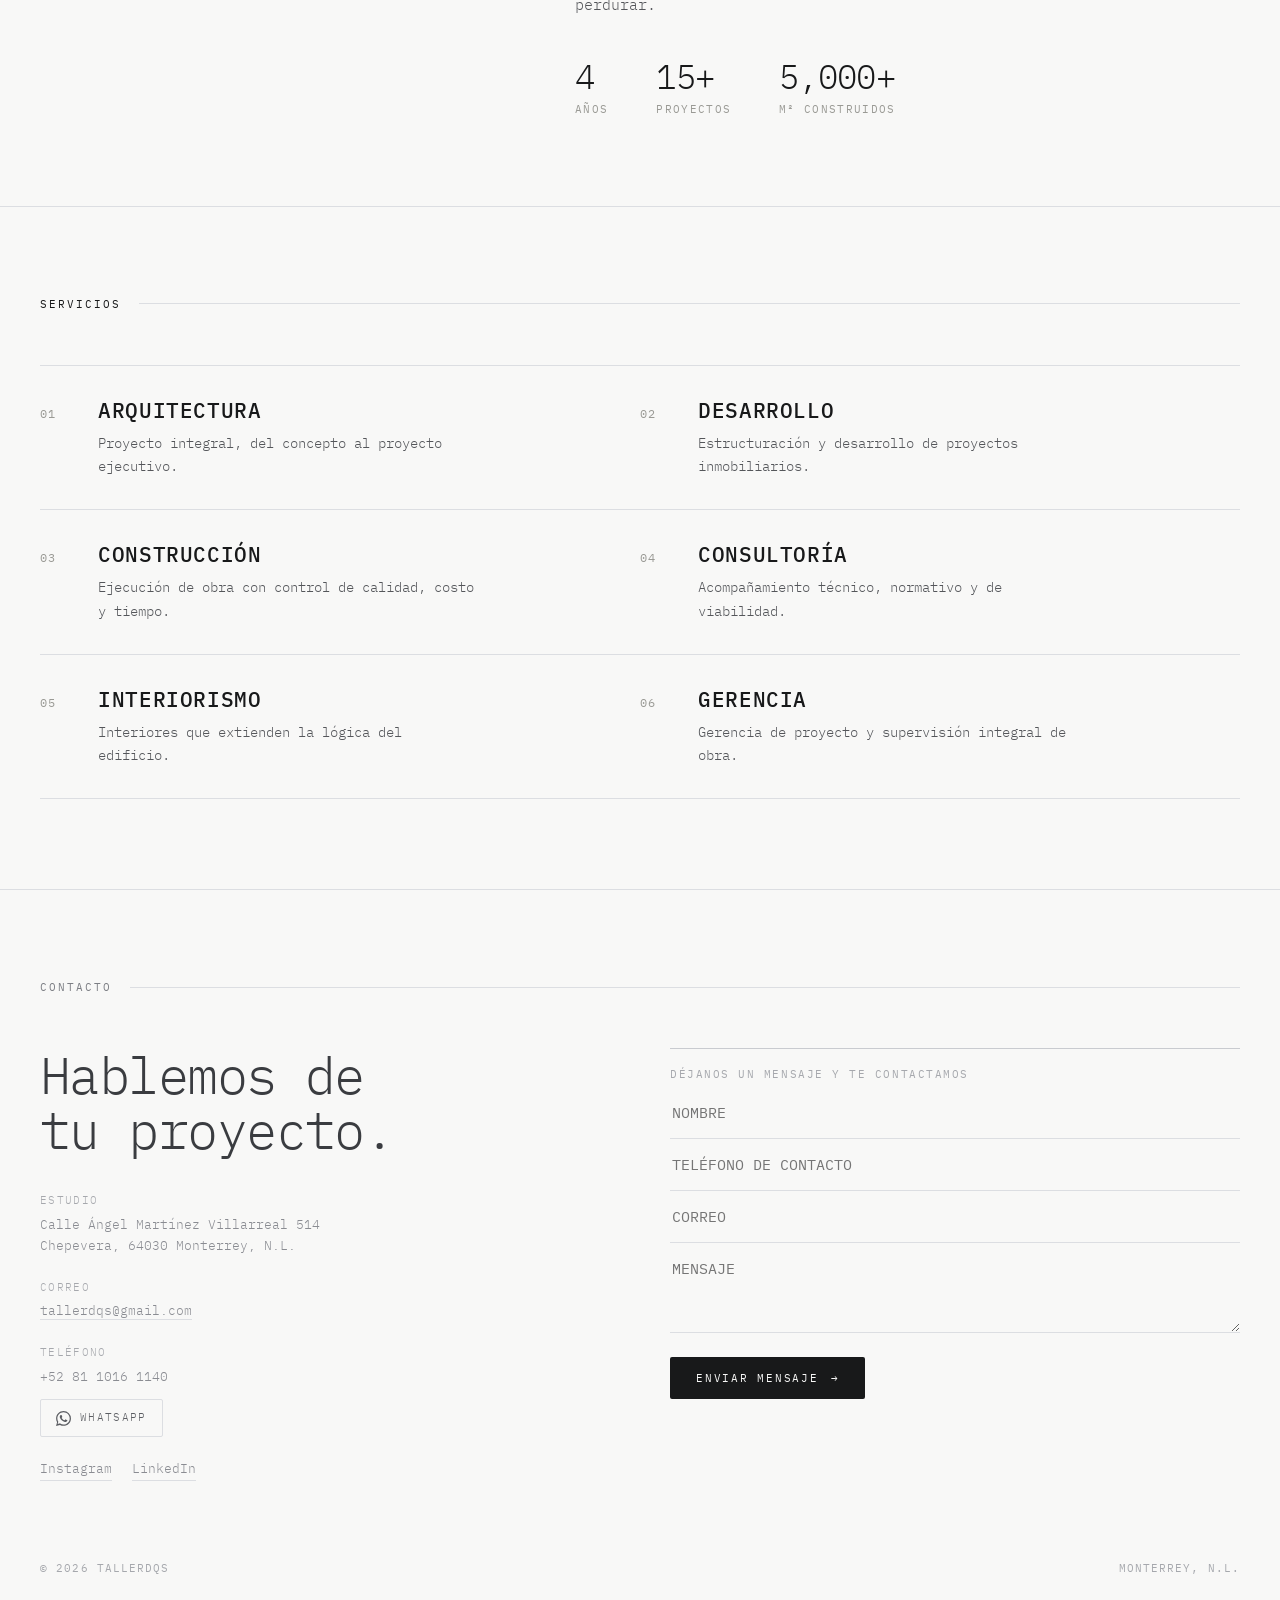
==== commit 1dd1ebea: "Alta de Departamento EF, fotos de Olor y fix de acentos en etiquetas - Nuevo proyecto Departamento E" ====
--- a/index.html
+++ b/index.html
@@ -7,6 +7,7 @@
 <link rel="preconnect" href="https://fonts.googleapis.com">
 <link rel="preconnect" href="https://fonts.gstatic.com" crossorigin>
 <link href="https://fonts.googleapis.com/css2?family=IBM+Plex+Mono:wght@300;400;500;600&display=swap" rel="stylesheet">
+<link rel="icon" href="assets/logo-dqs.svg" type="image/svg+xml">
 <link rel="stylesheet" href="css/style.css">
 </head>
 <body data-page="home">
--- a/css/style.css
+++ b/css/style.css
@@ -67,7 +67,7 @@
 .home-grid { display: grid; grid-template-columns: repeat(2, 1fr); gap: 28px; padding: 0 40px 110px; }
 .home-card { display: flex; flex-direction: column; opacity: .38; transition: opacity .55s ease; }
 .home-card:hover { opacity: 1; }
-.home-card__media { position: relative; width: 100%; aspect-ratio: 4 / 3; overflow: hidden; background: #E2E4E7; }
+.home-card__media { display: block; position: relative; width: 100%; aspect-ratio: 4 / 3; overflow: hidden; background: #E2E4E7; }
 .home-card__num { position: absolute; top: 14px; left: 14px; font-size: 11px; letter-spacing: 0.12em; color: #F8F8F7; mix-blend-mode: difference; }
 .home-card__meta { display: flex; justify-content: space-between; align-items: baseline; margin-top: 14px; gap: 16px; }
 .home-card__title { font-size: 16px; font-weight: 500; letter-spacing: 0.06em; text-transform: uppercase; color: #18191A; }
@@ -148,10 +148,14 @@
 
 .detail-header { padding: 40px 40px 48px; display: flex; justify-content: space-between; align-items: flex-end; flex-wrap: wrap; gap: 24px; }
 .detail-header__kicker { font-size: 11px; letter-spacing: 0.16em; text-transform: uppercase; color: #9A9A95; margin-bottom: 16px; }
-.detail-header__title { margin: 0; font-weight: 300; font-size: clamp(36px, 6.5vw, 88px); line-height: 0.95; letter-spacing: -0.03em; text-transform: uppercase; }
+.detail-header__title { margin: 0; font-weight: 300; font-size: clamp(24px, 3.5vw, 52px); line-height: 1; letter-spacing: -0.02em; text-transform: uppercase; }
 .detail-header__meta { font-size: 13px; color: #54565A; text-align: right; }
 
-.detail-cover { height: 78vh; background: #E2E4E7; margin: 0 40px; overflow: hidden; }
+.detail-cover { position: relative; height: 78vh; background: #E2E4E7; margin: 0 40px; overflow: hidden; cursor: pointer; }
+.cover-nav { position: absolute; top: 50%; transform: translateY(-50%); z-index: 2; background: rgba(0,0,0,.28); border: none; color: #fff; font-size: 22px; cursor: pointer; width: 52px; height: 72px; display: flex; align-items: center; justify-content: center; transition: background .2s; font-family: inherit; }
+.cover-nav:hover { background: rgba(0,0,0,.55); }
+.cover-nav--prev { left: 0; border-radius: 0 3px 3px 0; }
+.cover-nav--next { right: 0; border-radius: 3px 0 0 3px; }
 
 .detail-info { display: grid; grid-template-columns: 1.5fr 1fr; gap: 60px; padding: 70px 40px; align-items: start; }
 .detail-info__copy { display: flex; flex-direction: column; gap: 22px; max-width: 620px; }
@@ -167,6 +171,8 @@
 .gallery-item { background: #E2E4E7; overflow: hidden; display: flex; flex-direction: column; }
 .gallery-item .img-slot { aspect-ratio: 4 / 3; flex: 1; }
 .gallery-item .img-slot__label { display: none; }
+.proj-card .img-slot__label { display: none; }
+.home-card .img-slot__label { display: none; }
 .gallery-item__label {
   font-size: 11px; letter-spacing: 0.12em; text-transform: uppercase; color: #9A9A95;
   padding: 10px 14px; background: #F8F8F7; border-top: 1px solid #DCDEE2;
@@ -216,7 +222,7 @@
 .proyectos-grid-wrap { padding: 0 40px 120px; }
 .proyectos-grid { display: grid; grid-template-columns: repeat(4, 1fr); gap: 26px 22px; }
 .proj-card { display: flex; flex-direction: column; }
-.proj-card__media { position: relative; width: 100%; aspect-ratio: 4 / 3; overflow: hidden; background: #E2E4E7; }
+.proj-card__media { display: block; position: relative; width: 100%; aspect-ratio: 4 / 3; overflow: hidden; background: #E2E4E7; }
 .proj-card__num { position: absolute; top: 12px; left: 12px; font-size: 11px; letter-spacing: 0.12em; color: #F8F8F7; mix-blend-mode: difference; }
 .proj-card__title { margin-top: 12px; font-size: 14px; font-weight: 500; letter-spacing: 0.06em; text-transform: uppercase; color: #18191A; display: inline-block; border-bottom: 1px solid transparent; transition: border-color .3s; }
 .proj-card__title:hover { border-bottom: 1px solid #5E7184; }
@@ -225,6 +231,18 @@
 .no-results { padding: 90px 0; text-align: center; color: #9A9A95; font-size: 13px; letter-spacing: 0.06em; }
 .no-results button { text-decoration: underline; color: #5E7184; margin-left: 6px; }
 
+/* Lightbox */
+.lightbox { position: fixed; inset: 0; z-index: 900; background: rgba(10,10,10,.93); display: flex; align-items: center; justify-content: center; }
+.lightbox[hidden] { display: none; }
+.lightbox__frame { flex: 1; display: flex; align-items: center; justify-content: center; min-width: 0; height: 100vh; padding: 72px 0 56px; box-sizing: border-box; }
+.lightbox__img { max-width: 100%; max-height: 100%; object-fit: contain; display: block; user-select: none; }
+.lightbox__prev, .lightbox__next { flex-shrink: 0; width: 64px; height: 64px; display: flex; align-items: center; justify-content: center; background: none; border: none; color: #fff; font-size: 28px; cursor: pointer; opacity: .45; transition: opacity .2s; font-family: inherit; }
+.lightbox__prev:hover, .lightbox__next:hover { opacity: 1; }
+.lightbox__close { position: absolute; top: 18px; right: 22px; width: 40px; height: 40px; display: flex; align-items: center; justify-content: center; background: none; border: none; color: #fff; font-size: 26px; cursor: pointer; opacity: .5; transition: opacity .2s; line-height: 1; }
+.lightbox__close:hover { opacity: 1; }
+.lightbox__counter { position: absolute; bottom: 18px; left: 50%; transform: translateX(-50%); font-size: 11px; letter-spacing: .14em; color: #fff; opacity: .4; white-space: nowrap; }
+.detail-cover .img-slot__label { display: none; }
+
 @media (max-width: 900px) {
   .estudio__grid, .contacto__grid, .detail-info { grid-template-columns: 1fr; }
   .home-grid, .servicios__grid { grid-template-columns: 1fr; }
